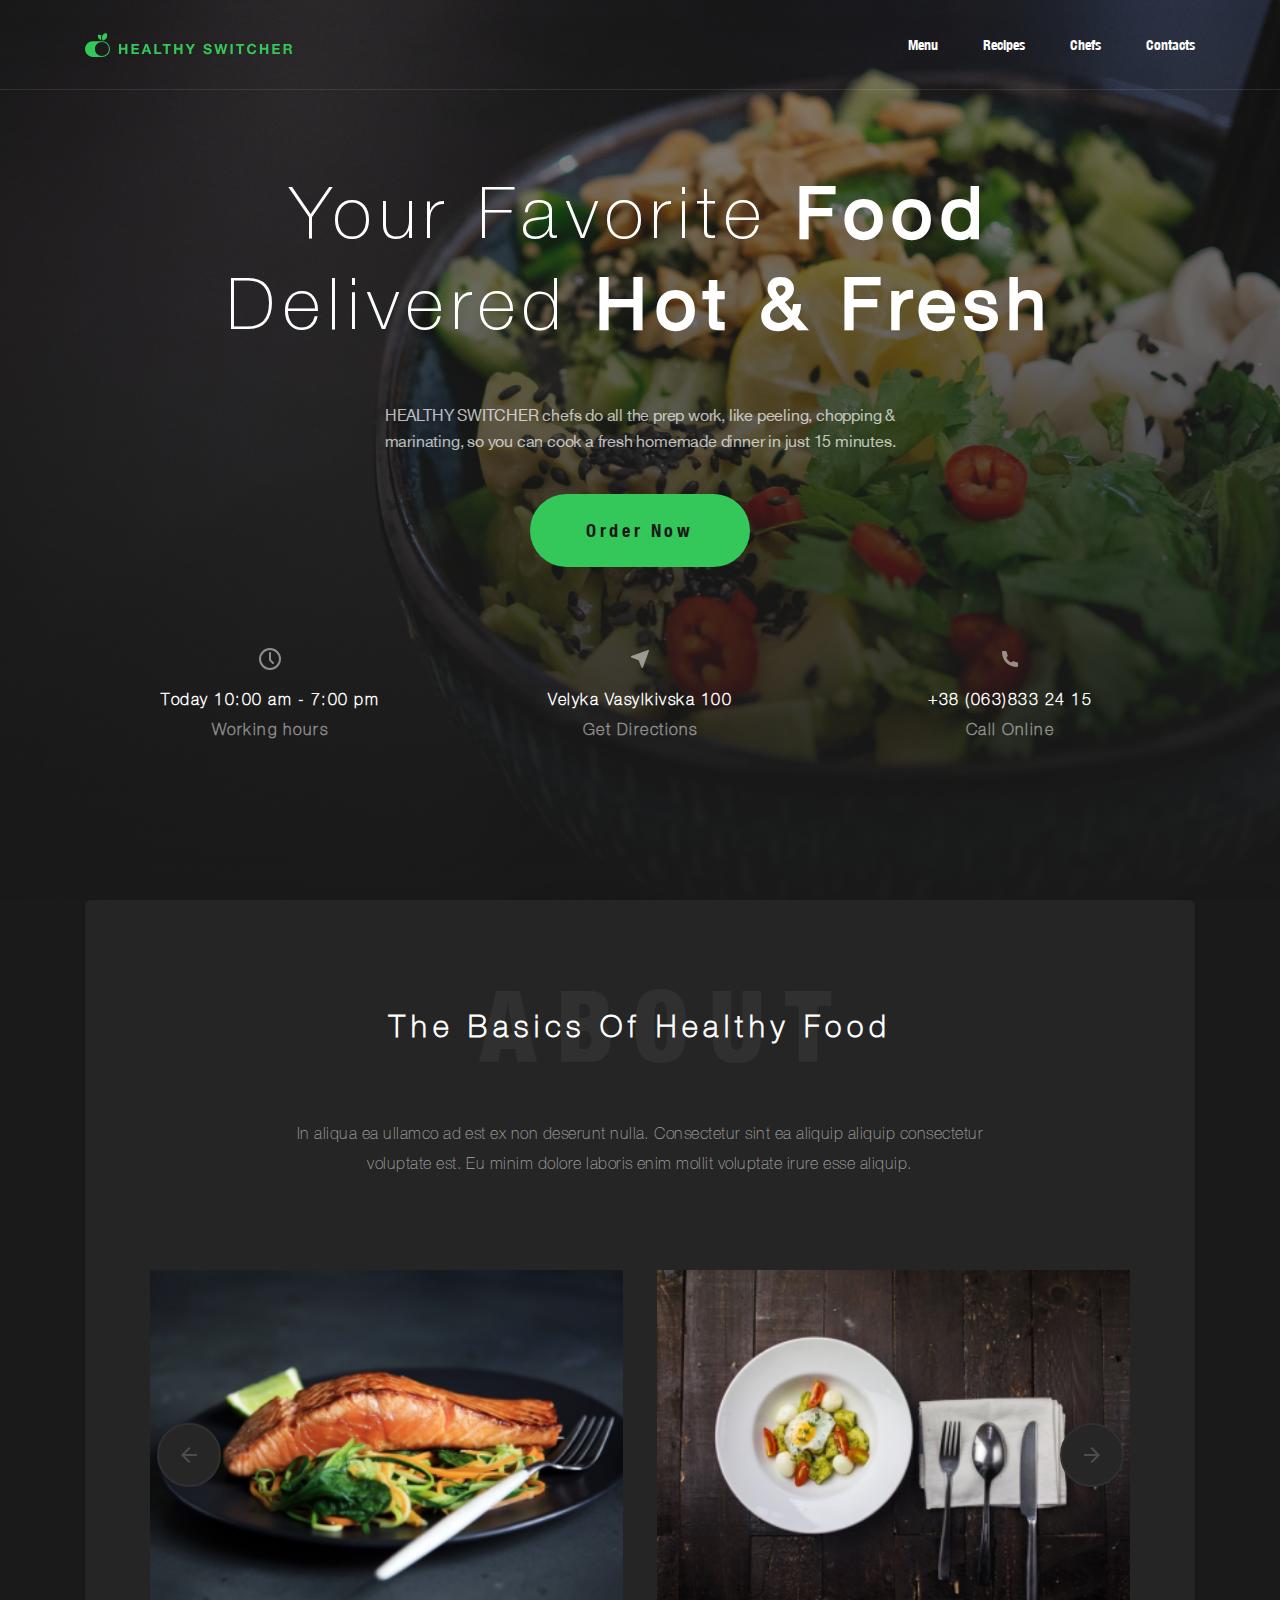
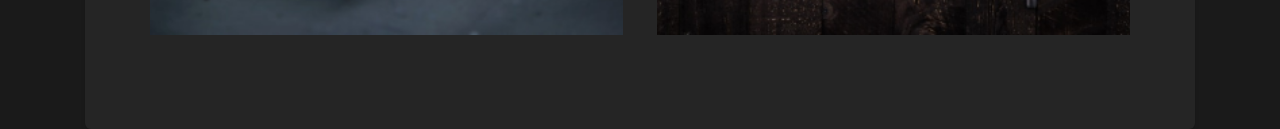
==== index.html @ 9914faaf "added slider" ====
<!DOCTYPE html>
<html lang="en">
<head>
    <meta charset="UTF-8">
    <meta http-equiv="X-UA-Compatible" content="IE=edge">
    <meta name="viewport" content="width=device-width, initial-scale=1.0">
    <title>Healthy Switcher</title>
    <link rel="stylesheet" href="https://cdn.jsdelivr.net/npm/swiper@8/swiper-bundle.min.css"/>
    <link rel="stylesheet" href="src/styles/css/style.css">
    
</head>
<body>
    <!-- MAIN -->
    <main class="main">
    <!-- HEADER -->
        <header class="main__header header cont">
            <img class="header__logo" src="public/img/logo/Logo.svg ">
            <nav class="header__nav">
                <div class="header__burger">
                    <div class="header__burger-line"></div>
                </div>
                <ul class="header__nav-cont">
                    <li class="header__nav-item"><a class="header__nav-link" href="#">Menu</a></li>
                    <li class="header__nav-item"><a class="header__nav-link" href="#">Recipes</a></li>
                    <li class="header__nav-item"><a class="header__nav-link" href="#">Chefs</a></li>
                    <li class="header__nav-item"><a class="header__nav-link" href="#">Contacts</a></li>
                </ul>
            </nav>
        </header>
    <!-- /HEADER -->
        <div class="main__content">
            <h1 class="main__title"><span class="main__title_light">Your Favorite</span> Food <br>
                <span class="main__title_light">Delivered</span> Hot & Fresh
            </h1>
            <p class="main__description">HEALTHY SWITCHER chefs do all the prep work, like peeling, chopping & marinating, so you can cook a fresh homemade dinner in just 15 minutes.</p>
            <a class="main__btn" href="#">Order Now</a>
        </div>
        <div class="main__info cont">
            <div class="main__time main__info-block">
                <svg class="main__time-icon main__info-icon" width="24" height="24">
                    <use href="./public/img/icons.svg#clock"/>
                </svg>
                <h3 class="main__info-title">Today 10:00 am - 7:00 pm</h3>
                <h4 class="main__info-descr">Working hours</h4>
            </div>
            <div class="main__location main__info-block">
                <svg class="main__location-icon main__info-icon" width="24" height="24">
                    <use href="./public/img/icons.svg#location"/>
                </svg>
                <h3 class="main__info-title">Velyka Vasylkivska 100</h3>
                <h4 class="main__info-descr">Get Directions</h4>
            </div>
            <div class="main__phone main__info-block">
                <svg class="main__phone-icon main__info-icon" width="24" height="24">
                    <use href="./public/img/icons.svg#phone"/>
                </svg>
                <h3 class="main__info-title">+38 (063)833 24 15</h3>
                <h4 class="main__info-descr">Call Online</h4>
            </div>
        </div>
    </main>
    <!-- /MAIN -->
    <!-- ABOUT -->
    <section class="about cont">
        <h2 class="about__title">The Basics Of Healthy Food</h2>
        <p class="about__descr">In aliqua ea ullamco ad est ex non deserunt nulla. Consectetur sint ea aliquip aliquip consectetur voluptate est. Eu minim dolore laboris enim mollit voluptate irure esse aliquip.</p>
        <div class="swiper">
            <!-- Additional required wrapper -->
            <div class="swiper-wrapper">
              <!-- Slides -->
              <div class="swiper-slide">
                <img src="./public/img/about-slider/slider-food1.png" alt="food">
              </div>
              <div class="swiper-slide">
                <img src="./public/img/about-slider/slider-food2.png" alt="food">
              </div>
              <div class="swiper-slide">
                <img src="./public/img/about-slider/slider-food3.png" alt="food">
              </div>
              <div class="swiper-slide">
                <img src="./public/img/about-slider/slider-food4.png" alt="food">
              </div>
              <div class="swiper-slide">
                <img src="./public/img/about-slider/slider-food5.png" alt="food">
              </div>
              <div class="swiper-slide">
                <img src="./public/img/about-slider/slider-food6.png" alt="food">
              </div>
              <div class="swiper-slide">
                <img src="./public/img/about-slider/slider-food7.png" alt="food">
              </div>
            </div>
          
            <!-- If we need navigation buttons -->
            <div class="swiper-button-prev"></div>
            <div class="swiper-button-next"></div>
          </div>
    </section>
    <!-- /ABOUT -->

    <script src="https://cdn.jsdelivr.net/npm/swiper@8/swiper-bundle.min.js"></script>
    <script src="src/js/swiper.js"></script>
</body>
</html>
---- src/styles/css/style.css ----
@font-face {
  font-family: "HelveticaNC-Black";
  src: url("../../../public/fonts/Helvetica Neue Condensed Black.ttf") format("truetype");
}
@font-face {
  font-family: "HelveticaNC-Bold";
  src: url("../../../public/fonts/Helvetica Neue Condensed Bold.ttf") format("truetype");
}
@font-face {
  font-family: "HelveticaNC-Thin";
  src: url("../../../public/fonts/Helvetica Neuelt Thin.ttf") format("truetype");
}
@font-face {
  font-family: "HelveticaN-Roman";
  src: url("../../../public/fonts/Helvetica Neuelt Roman.ttf") format("truetype");
}
* {
  margin: 0;
  padding: 0;
  box-sizing: border-box;
  font-family: "HelveticaN-Roman";
}

body {
  background-color: #1A1A1A;
  overflow-x: hidden;
}

.cont {
  max-width: 1110px;
  margin: 0 auto;
}

a {
  text-decoration: none;
  color: #1A1A1A;
}

.main {
  background-image: url("../../../public/img/first-screen-bg.png");
  background-repeat: no-repeat;
  background-size: cover;
  height: 100vh;
}
.main__header {
  display: flex;
  justify-content: space-between;
  align-items: center;
  flex-direction: row;
}
.main .header {
  position: relative;
}
.main .header::after {
  content: "";
  height: 1px;
  background-color: #fff;
  width: 100%;
  position: absolute;
  bottom: 0;
  left: 0;
  opacity: 0.1;
  transform: scaleX(3);
  -webkit-transform: scaleX(3);
  -moz-transform: scaleX(3);
  -ms-transform: scaleX(3);
  -o-transform: scaleX(3);
}
.main .header__nav {
  display: flex;
  justify-content: space-between;
  align-items: center;
  flex-direction: row;
  height: 90px;
}
.main .header__nav-cont {
  display: flex;
  justify-content: space-between;
  align-items: center;
  flex-direction: row;
  list-style-type: none;
  height: 100%;
}
@media (max-width: 660px) {
  .main .header__nav-cont {
    display: none;
  }
}
.main .header__nav-item {
  display: flex;
  justify-content: space-between;
  align-items: center;
  flex-direction: row;
  height: 100%;
}
.main .header__nav-item:not(:last-child) .header__nav-link {
  margin-right: 45px;
}
.main .header__nav-link {
  display: flex;
  justify-content: space-between;
  align-items: center;
  flex-direction: row;
  color: #fff;
  font-size: 14px;
  height: 100%;
  font-family: "HelveticaNC-Bold";
  transition: all 0.2s ease;
  -webkit-transition: all 0.2s ease;
  -moz-transition: all 0.2s ease;
  -ms-transition: all 0.2s ease;
  -o-transition: all 0.2s ease;
}
.main .header__nav-link:hover {
  color: #34C759;
}
.main .header__burger {
  cursor: pointer;
  display: none;
  position: relative;
  height: 25px;
  width: 35px;
}
.main .header__burger::after, .main .header__burger::before {
  content: "";
  position: absolute;
  width: 100%;
  height: 1.5px;
  background-color: #fff;
}
.main .header__burger::after {
  top: 0;
}
.main .header__burger::before {
  bottom: 0;
}
@media (max-width: 660px) {
  .main .header__burger {
    display: flex;
    justify-content: center;
    align-items: center;
    flex-direction: row;
  }
}
.main .header__burger-line {
  width: 100%;
  height: 1.5px;
  background-color: #fff;
}
@media (max-width: 1150px) {
  .main .header {
    padding: 0 15px;
  }
}
.main__content {
  display: flex;
  justify-content: center;
  align-items: center;
  flex-direction: column;
  margin: 80px 0;
}
.main__title {
  color: #fff;
  font-size: 72px;
  letter-spacing: 0.1em;
  text-align: center;
  line-height: 84px;
  margin-bottom: 50px;
}
.main__title_light {
  font-family: "HelveticaNC-Thin";
  font-weight: 300;
}
.main__description {
  color: #fff;
  font-size: 16px;
  font-family: "HelveticaN-Roman";
  max-width: 580px;
  opacity: 0.7;
  font-weight: 400;
  font-size: 16px;
  line-height: 26px;
  text-align: center;
  letter-spacing: -0.2px;
  margin-bottom: 40px;
}
.main__btn {
  color: #1A1A1A;
  font-size: 18px;
  font-family: "HelveticaNC-Bold";
  padding: 25px 56px;
  background-color: #34C759;
  border-radius: 43px;
  -webkit-border-radius: 43px;
  -moz-border-radius: 43px;
  -ms-border-radius: 43px;
  -o-border-radius: 43px;
  text-align: center;
  letter-spacing: 0.2em;
  transition: backgroundColor 0.2s ease;
  -webkit-transition: backgroundColor 0.2s ease;
  -moz-transition: backgroundColor 0.2s ease;
  -ms-transition: backgroundColor 0.2s ease;
  -o-transition: backgroundColor 0.2s ease;
}
.main__btn:hover {
  background-color: #2EAB4E;
}
.main__btn:active {
  outline: 3px solid rgba(46, 171, 77, 0.6235294118);
}
.main__btn:focus {
  outline: 3px solid rgba(46, 171, 77, 0.6235294118);
}
.main__info {
  display: grid;
  grid-template-columns: repeat(3, 1fr);
  margin-bottom: 123px;
}
.main__info-block {
  display: flex;
  justify-content: center;
  align-items: center;
  flex-direction: column;
  padding: 0 15px;
}
.main__info-icon {
  margin-bottom: 15px;
}
.main__info-title, .main__info-descr {
  font-family: "HelveticaNC-Thin";
  letter-spacing: 1.5px;
}
.main__info-title {
  color: #fff;
  font-size: 16px;
  line-height: 30px;
}
.main__info-descr {
  color: rgba(255, 255, 255, 0.5);
  font-size: 16px;
  line-height: 30px;
}

.about {
  padding: 100px 65px 90px;
  background-color: #252525;
  box-shadow: 0px 2px 5px rgba(0, 0, 0, 0.1);
  border-radius: 6px;
  display: flex;
  justify-content: center;
  align-items: center;
  flex-direction: column;
}
.about__title {
  color: #fff;
  font-size: 30px;
  text-align: center;
  margin-bottom: 60px;
  line-height: 60px;
  letter-spacing: 0.2em;
  font-family: "HelveticaNC-Thin";
  position: relative;
  z-index: 1;
}
.about__title::before {
  content: "ABOUT";
  color: #303030;
  font-size: 100px;
  font-weight: 900;
  line-height: 150px;
  letter-spacing: 0.2em;
  font-family: "HelveticaNC-Black";
  position: absolute;
  top: -50px;
  left: calc(50% - 160px);
  z-index: -1;
}
.about__descr {
  max-width: 734px;
  color: rgb(166, 166, 166);
  font-size: 16px;
  font-family: "HelveticaNC-Thin";
  letter-spacing: 0.03em;
  text-align: center;
  line-height: 30px;
}

.swiper {
  width: 100%;
  margin-top: 90px;
}

.swiper-slide img {
  max-width: 100%;
  width: 100%;
}

.swiper-slide {
  text-align: center;
}

.swiper-button-next {
  right: 25px;
}

.swiper-button-prev {
  left: 25px;
}

.swiper-button-next:after, .swiper-button-prev:after {
  content: none;
}

.swiper-button-next:after, .swiper-button-prev:after {
  content: "";
  position: absolute;
  width: 16px;
  height: 16px;
  background-image: url(../../../public/icons/arrow.svg);
  background-color: #262626;
  border-radius: 60px;
  -webkit-border-radius: 60px;
  -moz-border-radius: 60px;
  -ms-border-radius: 60px;
  -o-border-radius: 60px;
  border: 2px solid #303030;
  width: 60px;
  height: 60px;
  background-repeat: no-repeat;
  background-position: center;
}
@media (max-width: 524px) {
  .swiper-button-next:after, .swiper-button-prev:after {
    display: none;
  }
}

.swiper-button-prev:after {
  transform: rotate(180deg);
  -webkit-transform: rotate(180deg);
  -moz-transform: rotate(180deg);
  -ms-transform: rotate(180deg);
  -o-transform: rotate(180deg);
}
.swiper-button-prev:after:hover {
  background-color: #7a7a7a;
}/*# sourceMappingURL=style.css.map */
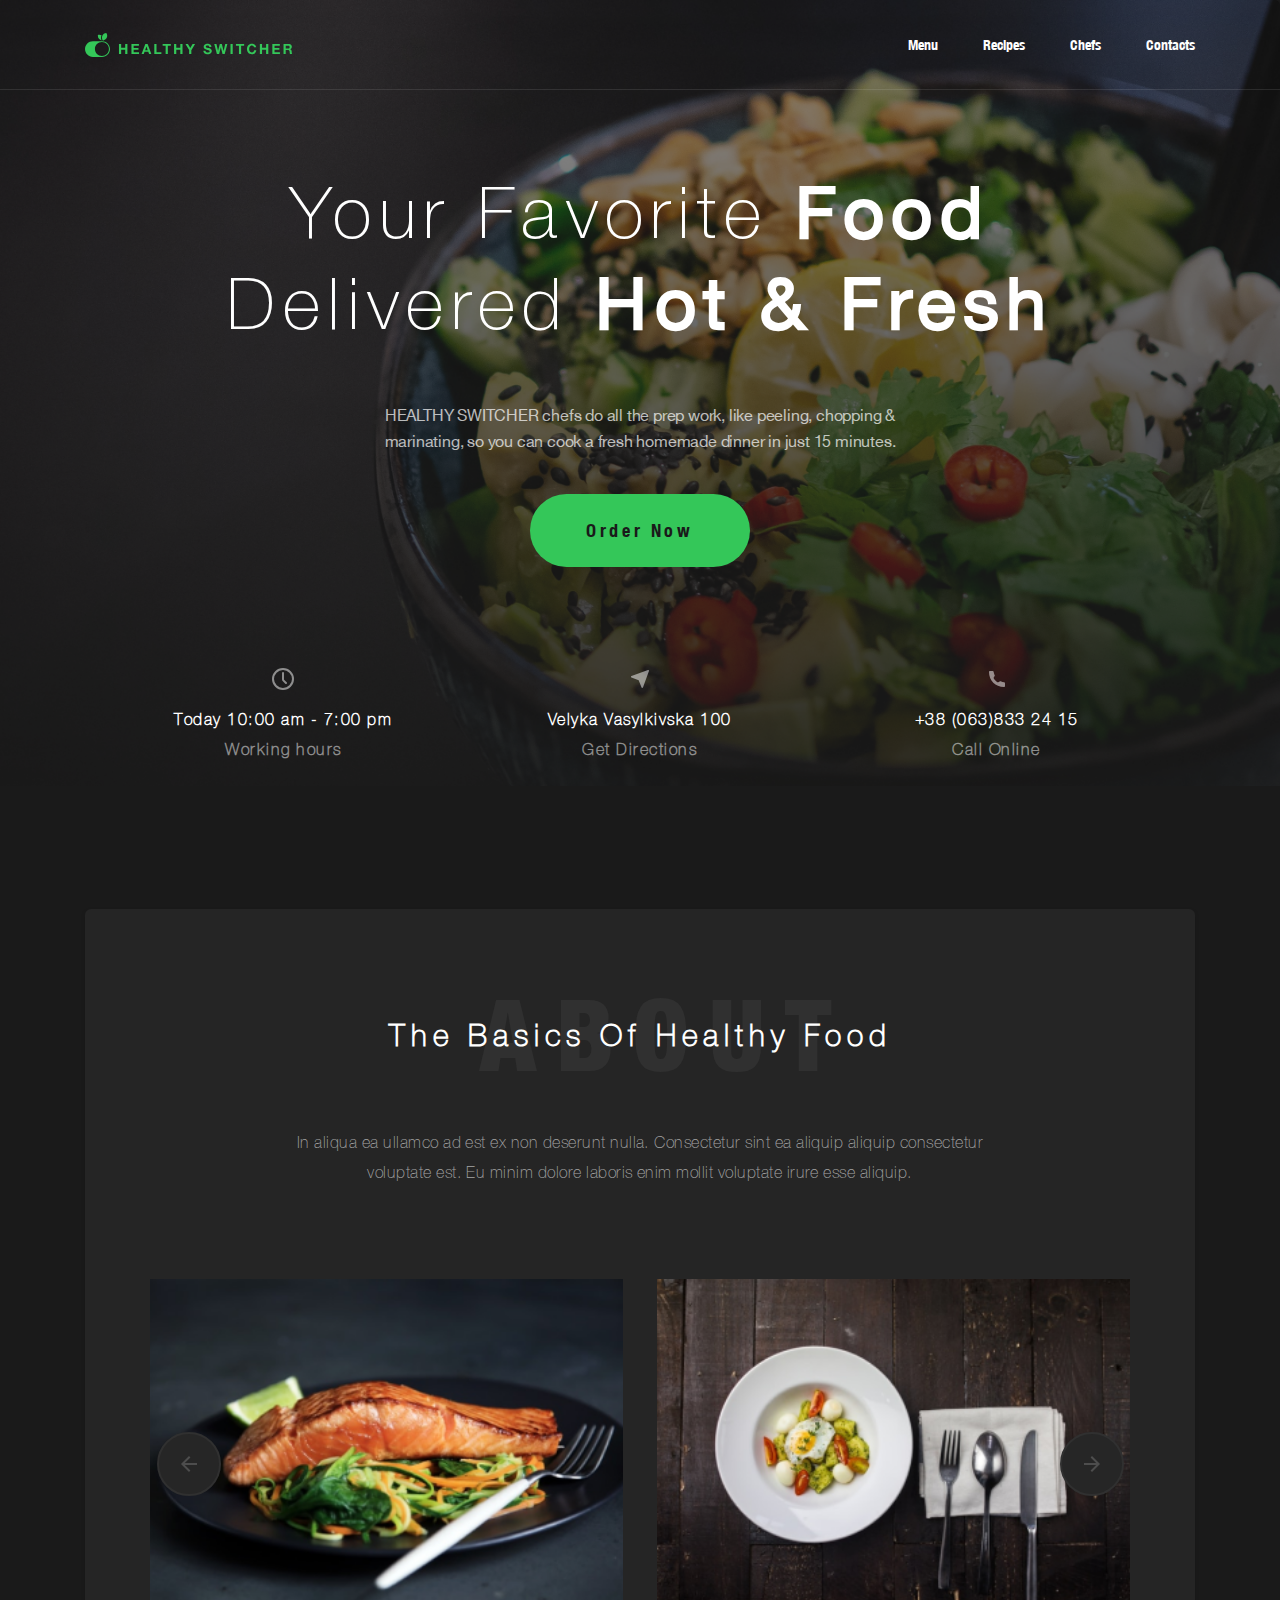
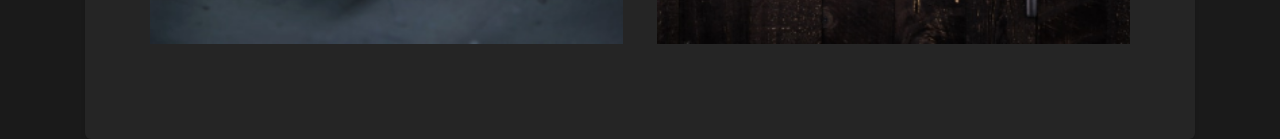
==== commit 162355a0: "repair media query in blocks" ====
--- a/index.html
+++ b/index.html
@@ -89,7 +89,9 @@
               <div class="swiper-slide">
                 <img src="./public/img/about-slider/slider-food7.png" alt="food">
               </div>
+              
             </div>
+            <div class="swiper-pagination"></div>
           
             <!-- If we need navigation buttons -->
             <div class="swiper-button-prev"></div>
--- a/src/styles/css/style.css
+++ b/src/styles/css/style.css
@@ -40,13 +40,17 @@
   background-image: url("../../../public/img/first-screen-bg.png");
   background-repeat: no-repeat;
   background-size: cover;
-  height: 100vh;
 }
 .main__header {
   display: flex;
   justify-content: space-between;
   align-items: center;
   flex-direction: row;
+}
+@media (max-width: 600px) {
+  .main {
+    background-position: center;
+  }
 }
 .main .header {
   position: relative;
@@ -159,6 +163,13 @@
   flex-direction: column;
   margin: 80px 0;
 }
+@media (max-width: 724px) {
+  .main__content {
+    padding: 20px;
+    align-items: flex-start;
+    margin: 50px 0;
+  }
+}
 .main__title {
   color: #fff;
   font-size: 72px;
@@ -170,6 +181,13 @@
 .main__title_light {
   font-family: "HelveticaNC-Thin";
   font-weight: 300;
+}
+@media (max-width: 724px) {
+  .main__title {
+    text-align: left;
+    font-size: 48px;
+    line-height: 54px;
+  }
 }
 .main__description {
   color: #fff;
@@ -183,6 +201,11 @@
   text-align: center;
   letter-spacing: -0.2px;
   margin-bottom: 40px;
+}
+@media (max-width: 724px) {
+  .main__description {
+    text-align: left;
+  }
 }
 .main__btn {
   color: #1A1A1A;
@@ -216,6 +239,27 @@
   display: grid;
   grid-template-columns: repeat(3, 1fr);
   margin-bottom: 123px;
+  padding: 20px;
+}
+@media (max-width: 800px) {
+  .main__info {
+    grid-template-columns: repeat(2, 1fr);
+  }
+}
+@media (max-width: 556px) {
+  .main__info {
+    grid-template-columns: 1fr;
+  }
+}
+@media (max-width: 800px) {
+  .main__phone {
+    grid-column: 1/3;
+  }
+}
+@media (max-width: 556px) {
+  .main__phone {
+    grid-column: auto;
+  }
 }
 .main__info-block {
   display: flex;
@@ -223,6 +267,16 @@
   align-items: center;
   flex-direction: column;
   padding: 0 15px;
+}
+@media (max-width: 725px) {
+  .main__info-block {
+    align-items: flex-start;
+  }
+}
+@media (max-width: 556px) {
+  .main__info-block {
+    margin-bottom: 20px;
+  }
 }
 .main__info-icon {
   margin-bottom: 15px;
@@ -251,6 +305,11 @@
   justify-content: center;
   align-items: center;
   flex-direction: column;
+}
+@media (max-width: 486px) {
+  .about {
+    padding: 100px 20px 90px;
+  }
 }
 .about__title {
   color: #fff;
@@ -276,6 +335,19 @@
   left: calc(50% - 160px);
   z-index: -1;
 }
+@media (max-width: 486px) {
+  .about__title::before {
+    top: -5px;
+    font-size: 90px;
+    line-height: 45px;
+  }
+}
+@media (max-width: 486px) {
+  .about__title {
+    margin-bottom: 20px;
+    line-height: 45px;
+  }
+}
 .about__descr {
   max-width: 734px;
   color: rgb(166, 166, 166);
@@ -289,6 +361,11 @@
 .swiper {
   width: 100%;
   margin-top: 90px;
+}
+@media (max-width: 486px) {
+  .swiper {
+    margin-top: 40px;
+  }
 }
 
 .swiper-slide img {
@@ -329,11 +406,26 @@
   height: 60px;
   background-repeat: no-repeat;
   background-position: center;
+  transition: all 0.2s ease;
+  -webkit-transition: all 0.2s ease;
+  -moz-transition: all 0.2s ease;
+  -ms-transition: all 0.2s ease;
+  -o-transition: all 0.2s ease;
 }
 @media (max-width: 524px) {
   .swiper-button-next:after, .swiper-button-prev:after {
     display: none;
   }
+}
+
+.swiper-button-next:hover.swiper-button-next:after,
+.swiper-button-prev:hover.swiper-button-prev:after {
+  background-color: #303030;
+}
+
+.swiper-button-next:focus.swiper-button-next:after,
+.swiper-button-prev:focus.swiper-button-prev:after {
+  background-color: #303030;
 }
 
 .swiper-button-prev:after {
@@ -345,4 +437,24 @@
 }
 .swiper-button-prev:after:hover {
   background-color: #7a7a7a;
+}
+
+.swiper-pagination {
+  position: static;
+  margin-top: 10px;
+}
+@media (min-width: 525px) {
+  .swiper-pagination {
+    display: none;
+  }
+}
+
+.swiper-pagination-bullet {
+  width: 15px;
+  height: 15px;
+  opacity: 0.6;
+}
+
+.swiper-pagination-bullet-active {
+  background-color: #34C759;
 }/*# sourceMappingURL=style.css.map */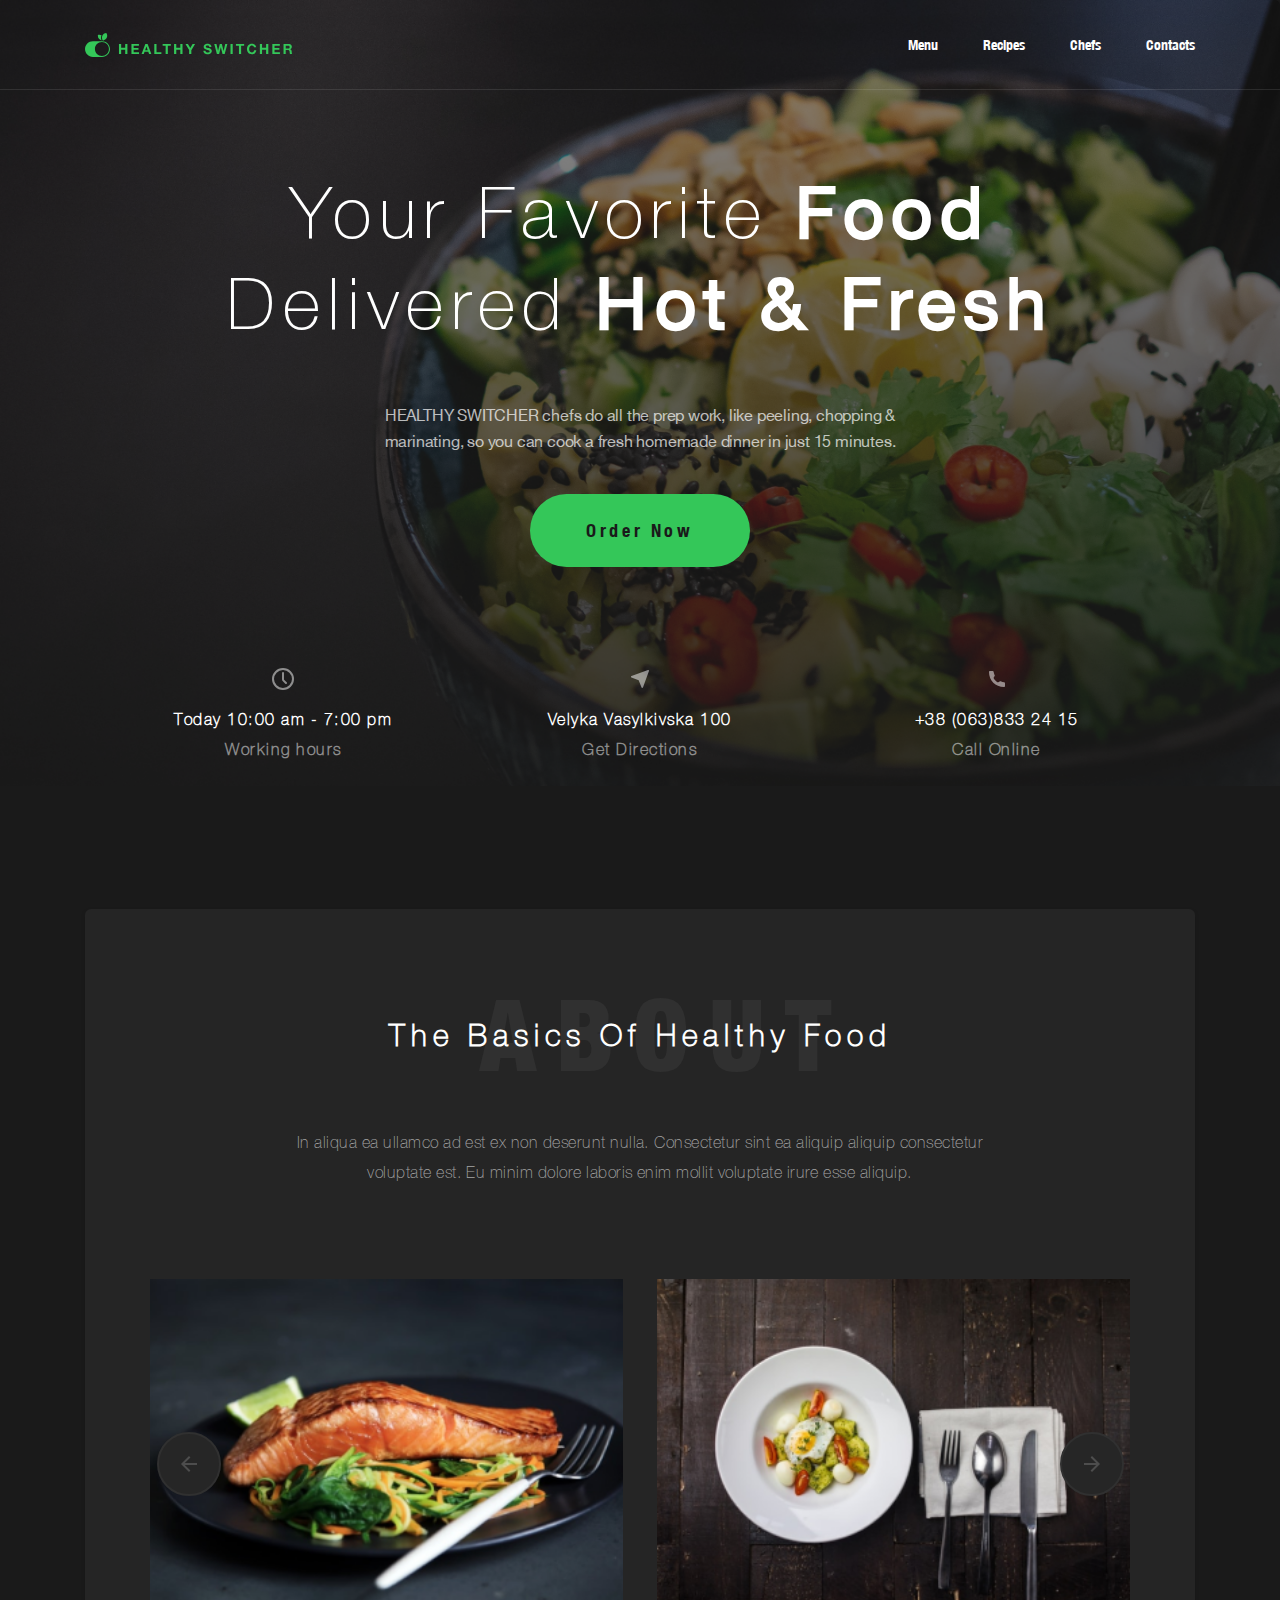
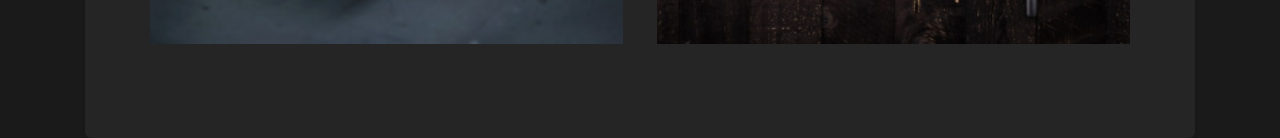
==== commit 0ed5d0df: "set no-resize window in HTML" ====
--- a/index.html
+++ b/index.html
@@ -3,7 +3,7 @@
 <head>
     <meta charset="UTF-8">
     <meta http-equiv="X-UA-Compatible" content="IE=edge">
-    <meta name="viewport" content="width=device-width, initial-scale=1.0">
+    <meta name="viewport" content="width=device-width, initial-scale=1.0, user-scalable=no">
     <title>Healthy Switcher</title>
     <link rel="stylesheet" href="https://cdn.jsdelivr.net/npm/swiper@8/swiper-bundle.min.css"/>
     <link rel="stylesheet" href="src/styles/css/style.css">
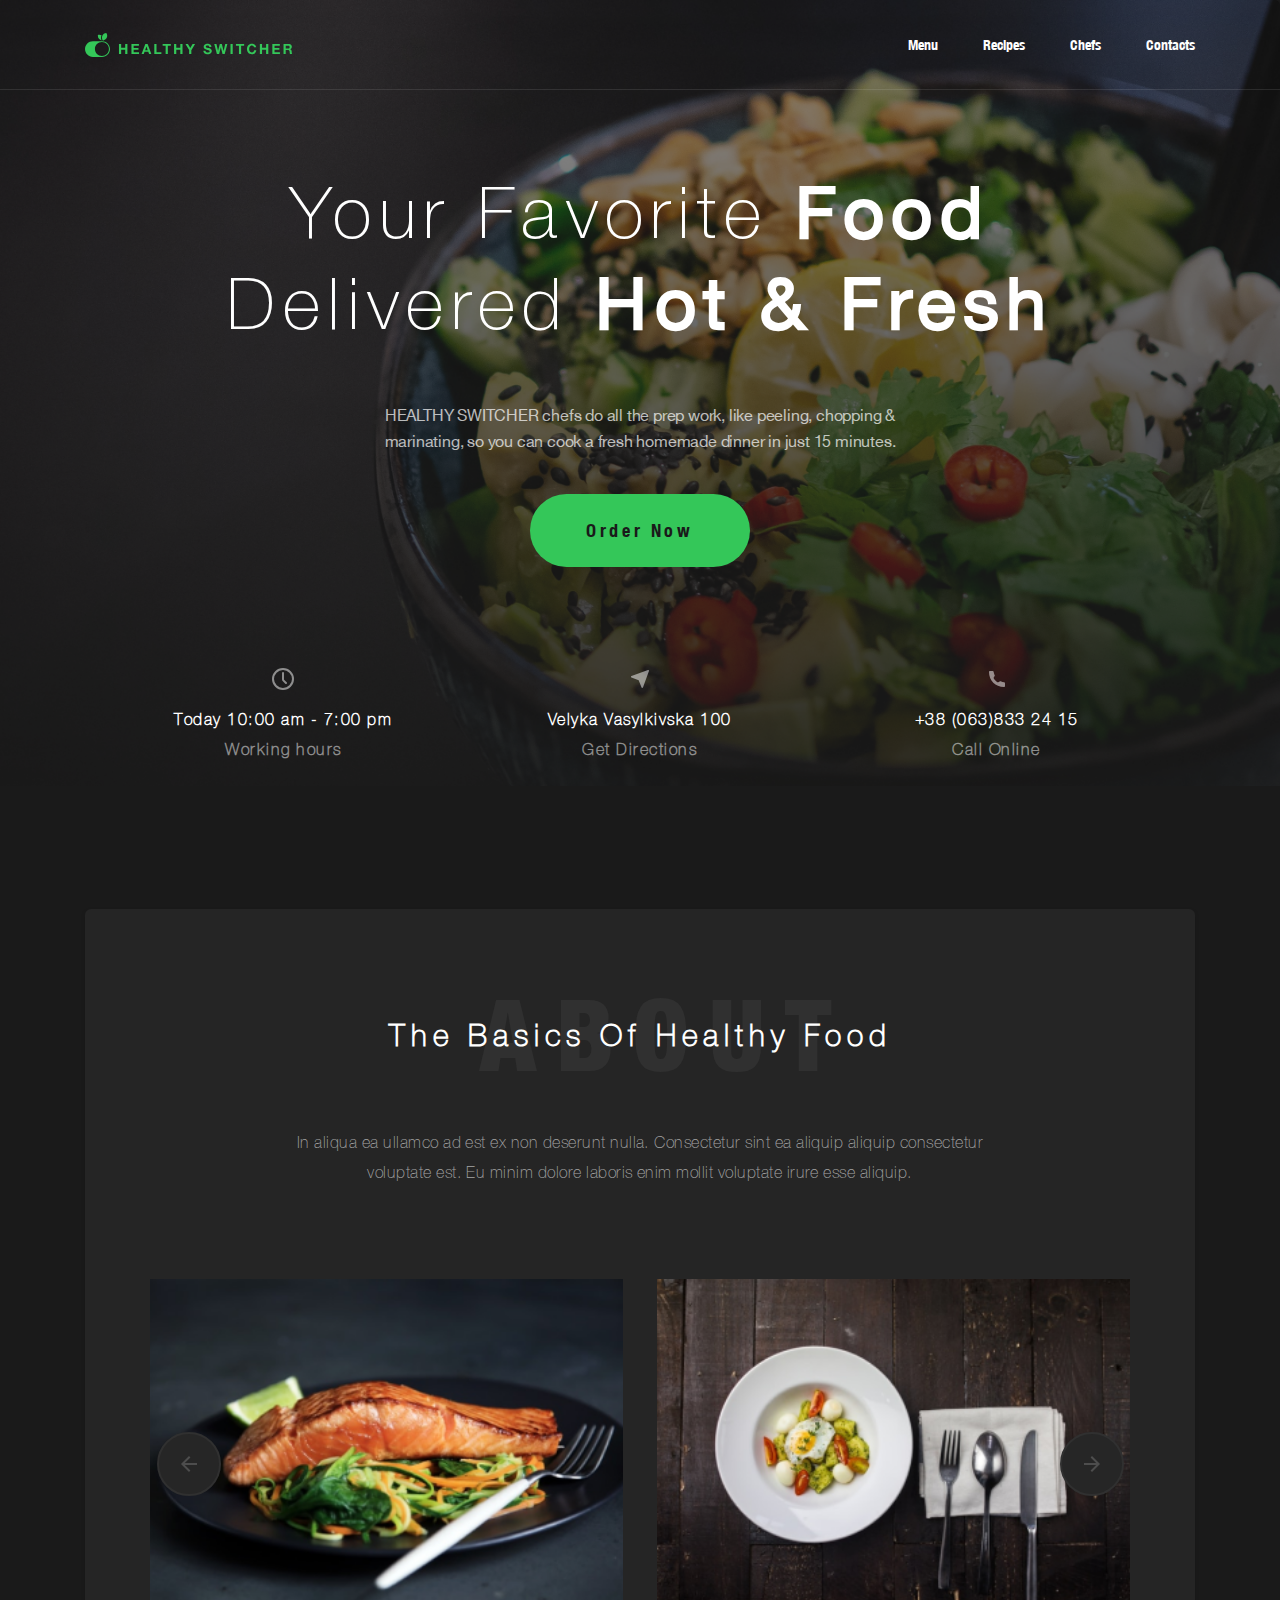
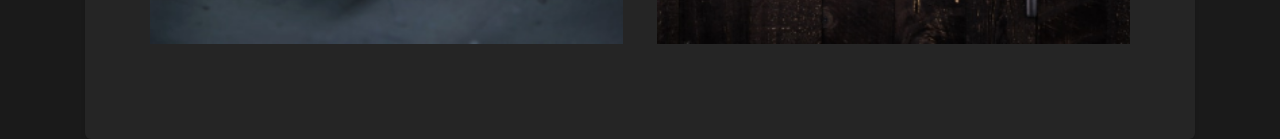
==== commit bcb9e60f: "added favicon" ====
--- a/index.html
+++ b/index.html
@@ -7,7 +7,12 @@
     <title>Healthy Switcher</title>
     <link rel="stylesheet" href="https://cdn.jsdelivr.net/npm/swiper@8/swiper-bundle.min.css"/>
     <link rel="stylesheet" href="src/styles/css/style.css">
-    
+    <!-- FAVICON -->
+    <link type="image/x-icon" rel="shortcut icon" href="/favicon.ico">
+    <link rel="apple-touch-icon" sizes="180x180" href="/apple-touch-icon.png">
+    <link rel="icon" type="image/png" sizes="32x32" href="/favicon-32x32.png">
+    <link rel="icon" type="image/png" sizes="16x16" href="/favicon-16x16.png">
+    <link rel="manifest" href="/site.webmanifest">
 </head>
 <body>
     <!-- MAIN -->
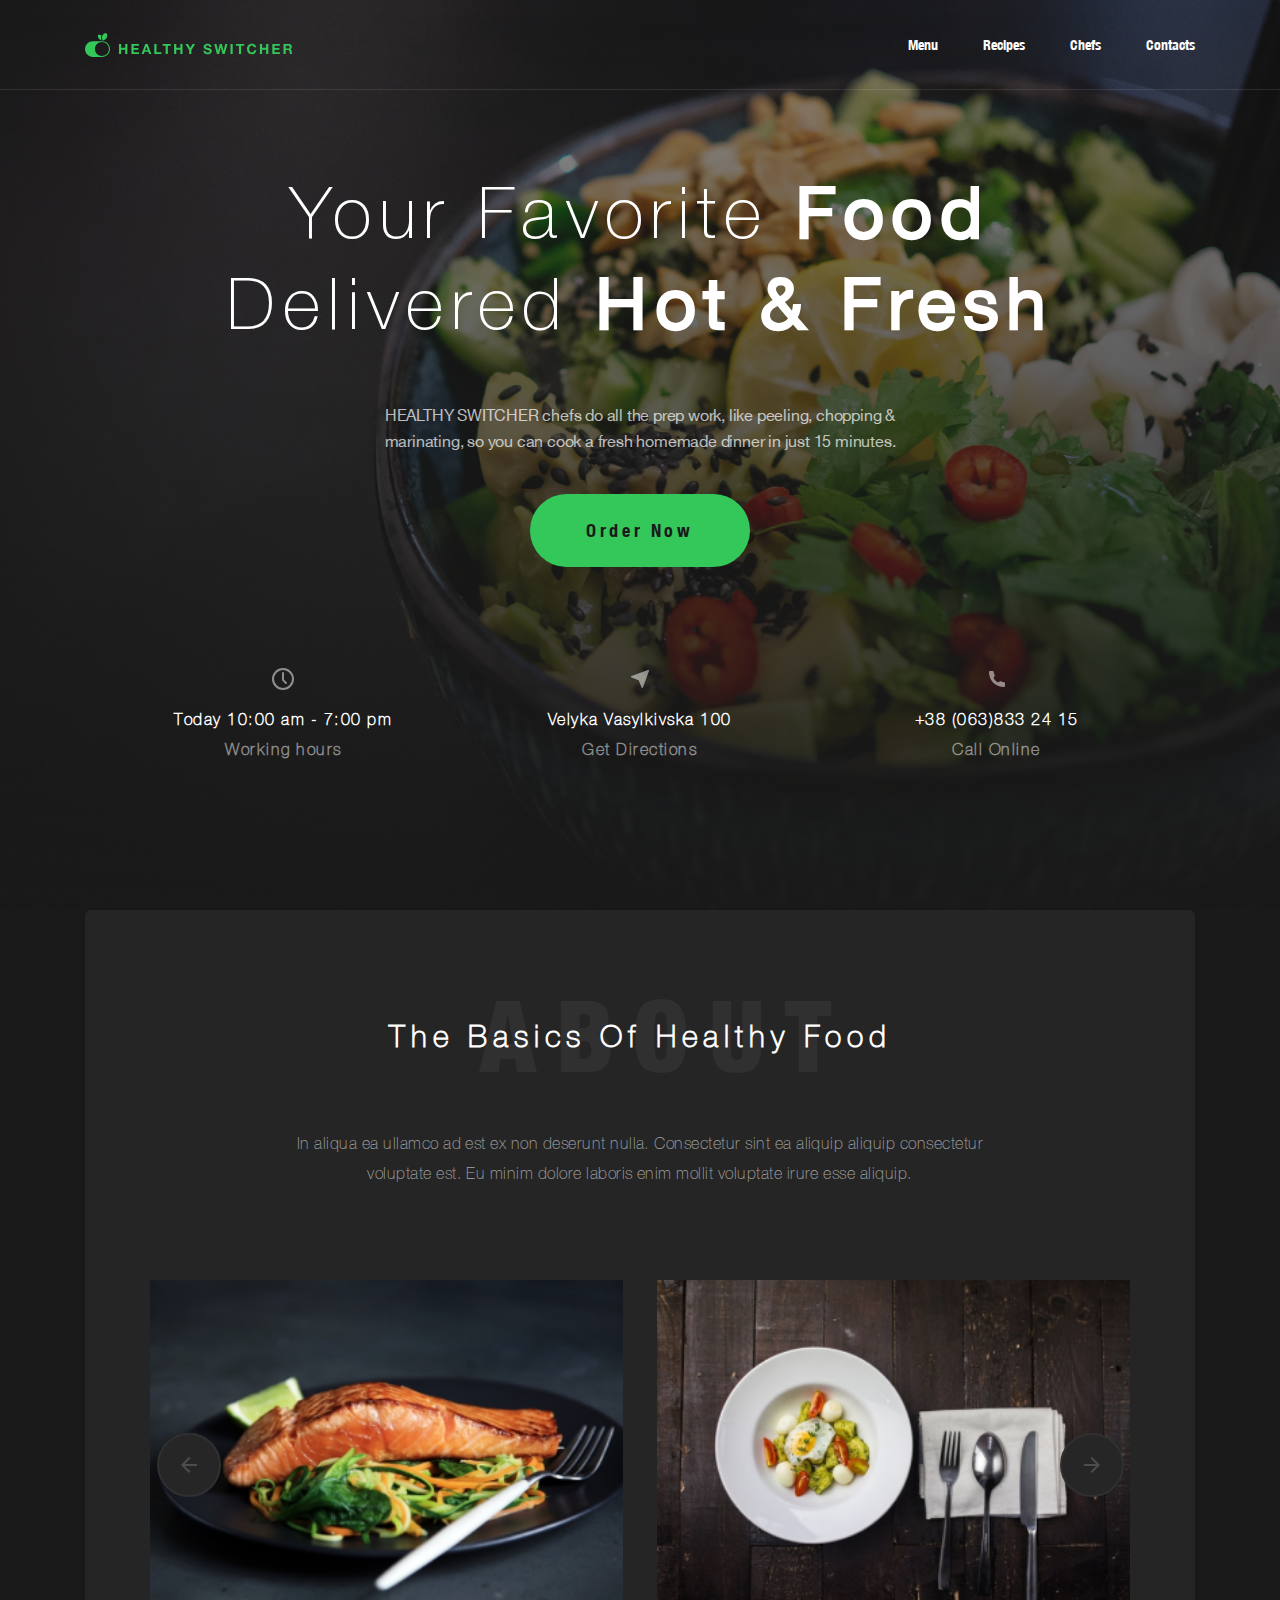
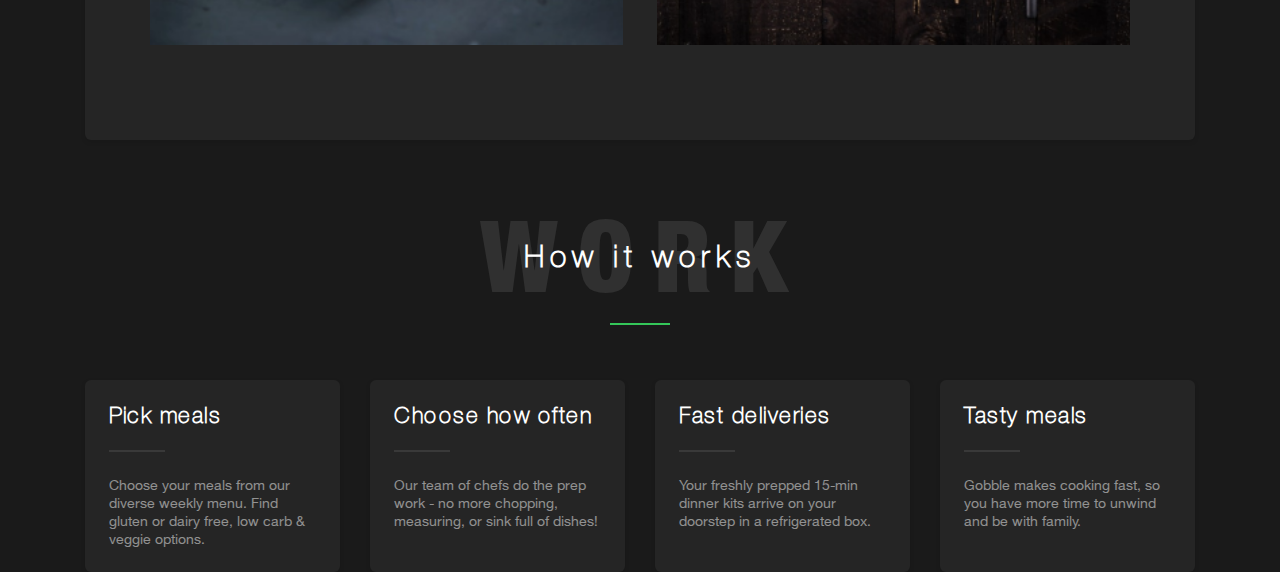
==== commit 0e28908c: "added work block" ====
--- a/index.html
+++ b/index.html
@@ -7,12 +7,7 @@
     <title>Healthy Switcher</title>
     <link rel="stylesheet" href="https://cdn.jsdelivr.net/npm/swiper@8/swiper-bundle.min.css"/>
     <link rel="stylesheet" href="src/styles/css/style.css">
-    <!-- FAVICON -->
-    <link type="image/x-icon" rel="shortcut icon" href="/favicon.ico">
-    <link rel="apple-touch-icon" sizes="180x180" href="/apple-touch-icon.png">
-    <link rel="icon" type="image/png" sizes="32x32" href="/favicon-32x32.png">
-    <link rel="icon" type="image/png" sizes="16x16" href="/favicon-16x16.png">
-    <link rel="manifest" href="/site.webmanifest">
+    <link type="image/x-icon" rel="shortcut icon" href="./favicon.ico">
 </head>
 <body>
     <!-- MAIN -->
@@ -104,6 +99,29 @@
           </div>
     </section>
     <!-- /ABOUT -->
+    <!-- WORK -->
+    <section class="work cont">
+        <h2 class="title work__title">How it works</h2>
+        <div class="work__cards-cont">
+            <div class="work__card">
+                <h3 class="work__card-title">Pick meals</h3>
+                <p class="work__card-descr">Choose your meals from our diverse weekly menu. Find gluten or dairy free, low carb & veggie options.</p>
+            </div>
+            <div class="work__card">
+                <h3 class="work__card-title">Choose how often</h3>
+                <p class="work__card-descr">Our team of chefs do the prep work - no more chopping, measuring, or sink full of dishes!</p>
+            </div>
+            <div class="work__card">
+                <h3 class="work__card-title">Fast deliveries</h3>
+                <p class="work__card-descr">Your freshly prepped 15-min dinner kits arrive on your doorstep in a refrigerated box.</p>
+            </div>
+            <div class="work__card">
+                <h3 class="work__card-title">Tasty meals</h3>
+                <p class="work__card-descr">Gobble makes cooking fast, so you have more time to unwind and be with family.</p>
+            </div>
+        </div>
+    </section>
+    <!-- /WORK -->
 
     <script src="https://cdn.jsdelivr.net/npm/swiper@8/swiper-bundle.min.js"></script>
     <script src="src/js/swiper.js"></script>
--- a/src/styles/css/style.css
+++ b/src/styles/css/style.css
@@ -36,7 +36,55 @@
   color: #1A1A1A;
 }
 
+.title {
+  color: #fff;
+  font-size: 30px;
+  text-align: center;
+  margin: 90px 0;
+  line-height: 60px;
+  letter-spacing: 0.2em;
+  font-family: "HelveticaNC-Thin";
+  position: relative;
+  z-index: 1;
+}
+.title::after {
+  content: "";
+  position: absolute;
+  height: 2px;
+  width: 60px;
+  background-color: #34C759;
+  bottom: -35px;
+  left: calc(50% - 30px);
+}
+.title::before {
+  content: "WORK";
+  color: #303030;
+  font-size: 100px;
+  font-weight: 900;
+  line-height: 150px;
+  letter-spacing: 0.2em;
+  font-family: "HelveticaNC-Black";
+  position: absolute;
+  top: -50px;
+  left: calc(50% - 160px);
+  z-index: -1;
+}
+@media (max-width: 486px) {
+  .title::before {
+    top: -5px;
+    font-size: 90px;
+    line-height: 45px;
+  }
+}
+@media (max-width: 486px) {
+  .title {
+    margin-bottom: 80px;
+    line-height: 45px;
+  }
+}
+
 .main {
+  padding-bottom: 1px;
   background-image: url("../../../public/img/first-screen-bg.png");
   background-repeat: no-repeat;
   background-size: cover;
@@ -50,6 +98,7 @@
 @media (max-width: 600px) {
   .main {
     background-position: center;
+    padding-bottom: 0px;
   }
 }
 .main .header {
@@ -457,4 +506,102 @@
 
 .swiper-pagination-bullet-active {
   background-color: #34C759;
+}
+
+@media (max-width: 600px) {
+  .work {
+    padding: 0 20px;
+  }
+}
+.work__cards-cont {
+  display: grid;
+  grid-template-columns: repeat(auto-fit, 255px);
+  gap: 30px;
+}
+@media (max-width: 1178px) {
+  .work__cards-cont {
+    grid-template-columns: repeat(2, 364px);
+    grid-template-rows: repeat(2, 186px);
+    justify-content: center;
+  }
+}
+@media (max-width: 826px) {
+  .work__cards-cont {
+    grid-template-columns: repeat(2, 255px);
+  }
+}
+@media (max-width: 600px) {
+  .work__cards-cont {
+    grid-template-columns: minmax(150px, 360px);
+    grid-template-rows: auto;
+  }
+}
+.work__card {
+  padding: 24px;
+  height: 100%;
+  background-color: #252525;
+  transition: all 0.2s ease;
+  -webkit-transition: all 0.2s ease;
+  -moz-transition: all 0.2s ease;
+  -ms-transition: all 0.2s ease;
+  -o-transition: all 0.2s ease;
+  box-shadow: 0px 2px 5px rgba(0, 0, 0, 0.1);
+  border-radius: 6px;
+  -webkit-border-radius: 6px;
+  -moz-border-radius: 6px;
+  -ms-border-radius: 6px;
+  -o-border-radius: 6px;
+}
+.work__card:hover {
+  scale: 1.05;
+  rotate: 2deg;
+  background-color: #34C759;
+}
+.work__card:hover .work__card-title {
+  color: #252525;
+}
+.work__card:hover .work__card-descr {
+  color: #252525;
+}
+.work__card:hover .work__card-title::after {
+  background-color: #191919;
+}
+.work__card-title {
+  color: #fff;
+  font-size: 22px;
+  margin-bottom: 46px;
+  position: relative;
+  width: fit-content;
+  font-family: "HelveticaNC-Thin";
+  line-height: 26px;
+  letter-spacing: 1.5px;
+  transition: all 0.2s ease;
+  -webkit-transition: all 0.2s ease;
+  -moz-transition: all 0.2s ease;
+  -ms-transition: all 0.2s ease;
+  -o-transition: all 0.2s ease;
+}
+.work__card-title::after {
+  content: "";
+  background-color: rgba(146, 146, 146, 0.19);
+  width: 56px;
+  height: 2px;
+  position: absolute;
+  bottom: -22px;
+  left: 0;
+  transition: all 0.2s ease;
+  -webkit-transition: all 0.2s ease;
+  -moz-transition: all 0.2s ease;
+  -ms-transition: all 0.2s ease;
+  -o-transition: all 0.2s ease;
+}
+.work__card-descr {
+  color: rgba(255, 255, 255, 0.5);
+  font-size: 14px;
+  line-height: 18px;
+  transition: all 0.2s ease;
+  -webkit-transition: all 0.2s ease;
+  -moz-transition: all 0.2s ease;
+  -ms-transition: all 0.2s ease;
+  -o-transition: all 0.2s ease;
 }/*# sourceMappingURL=style.css.map */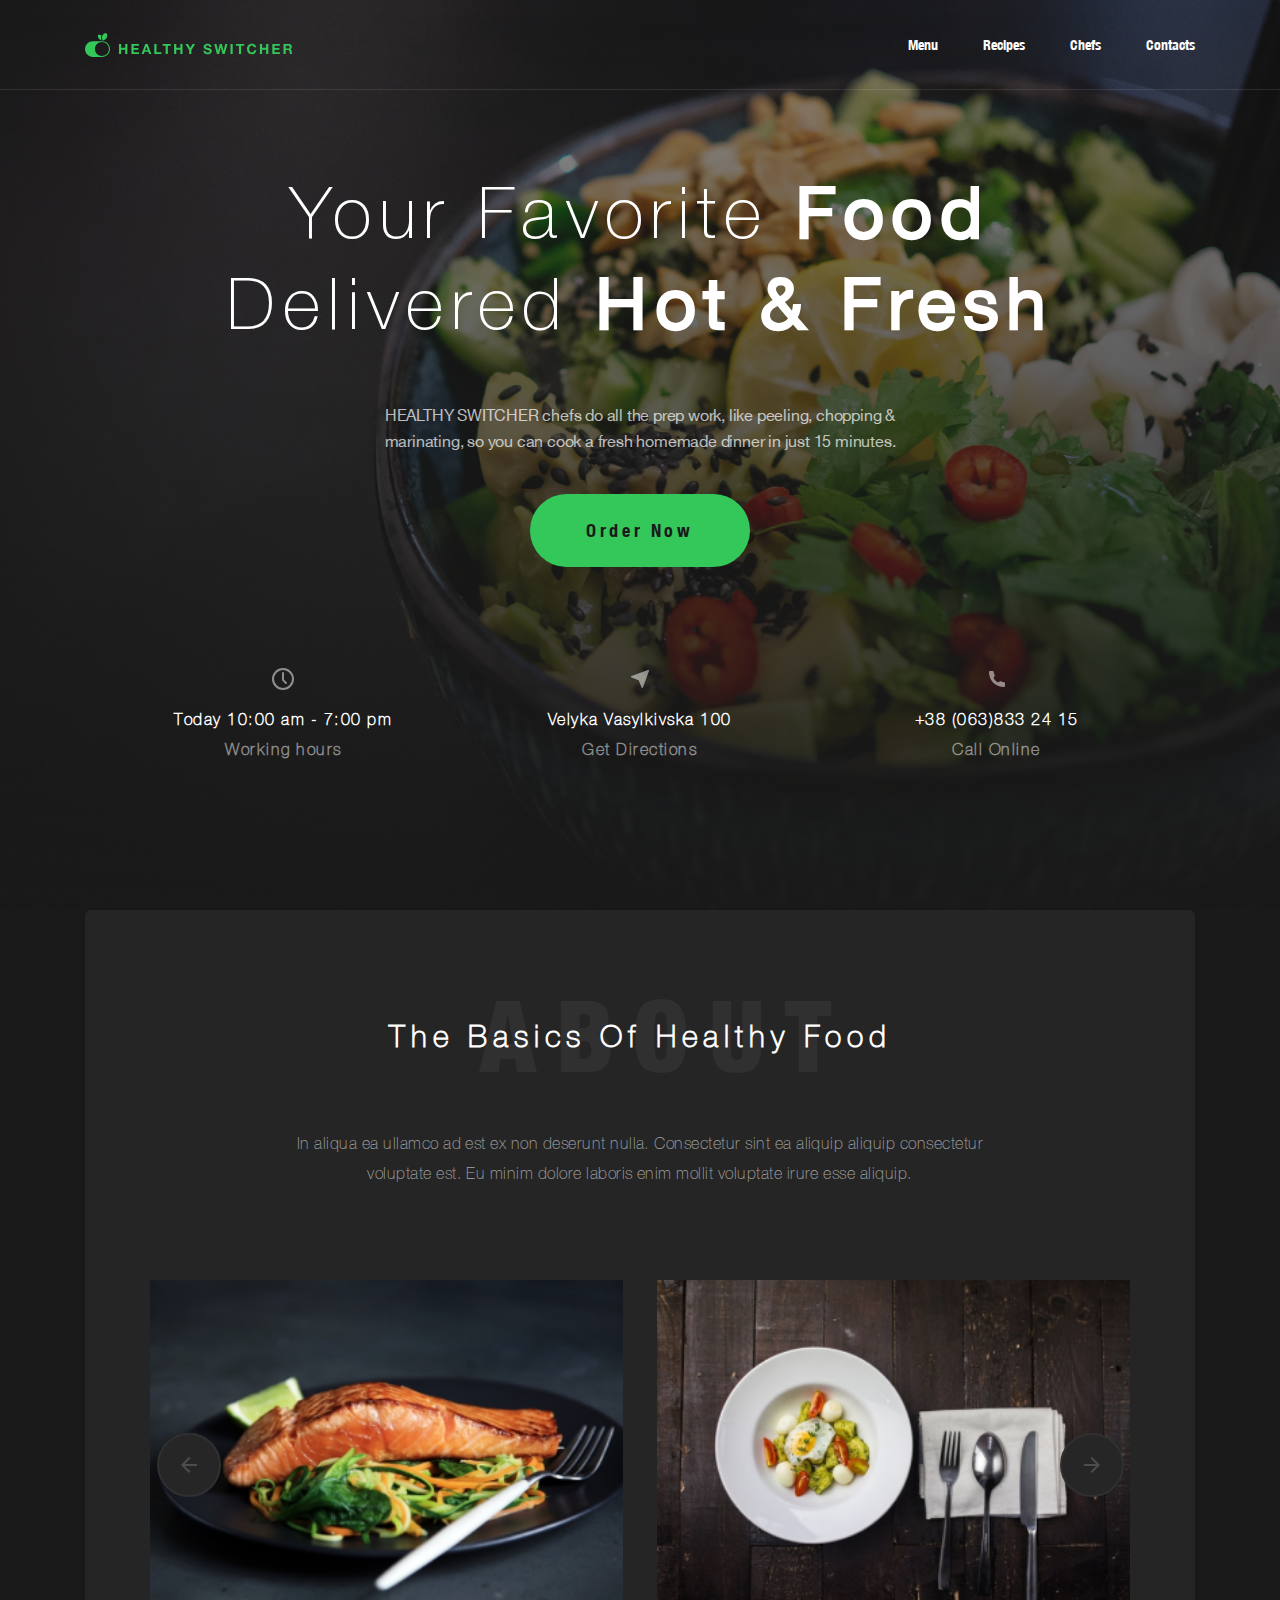
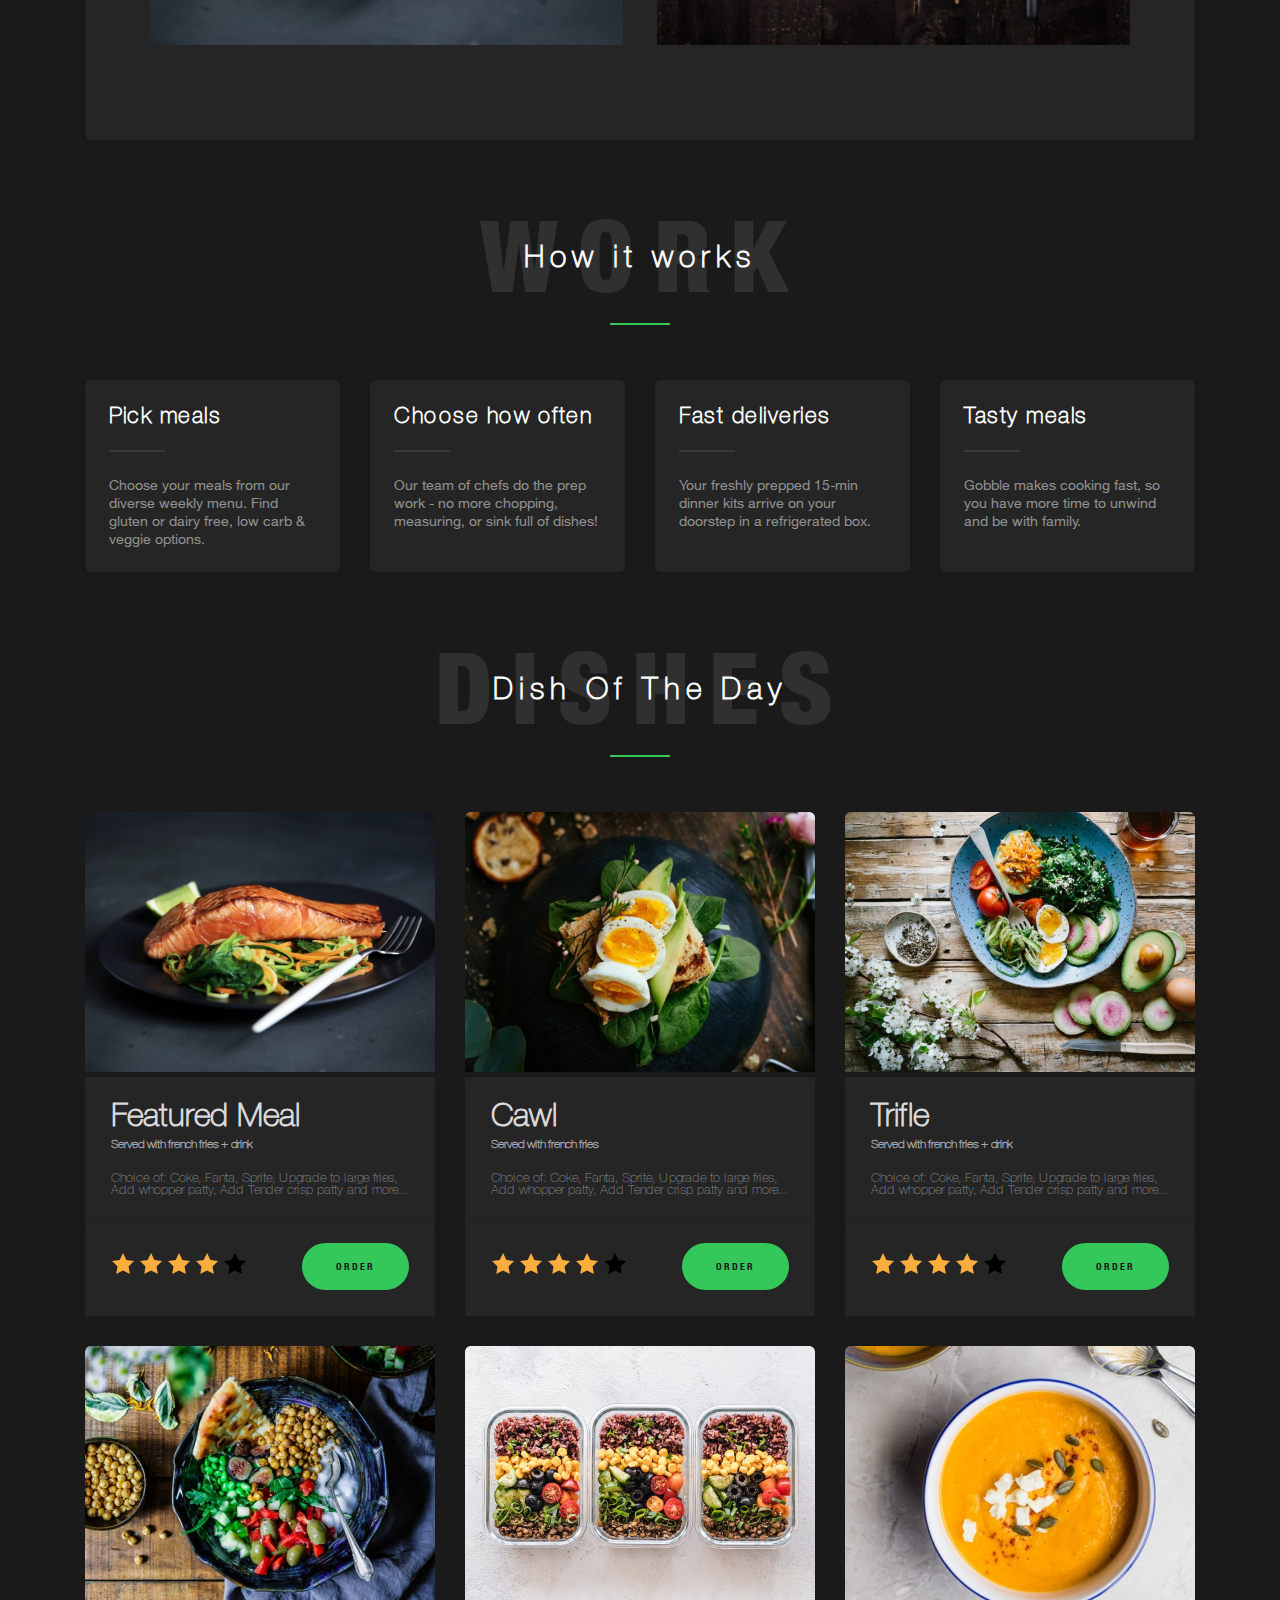
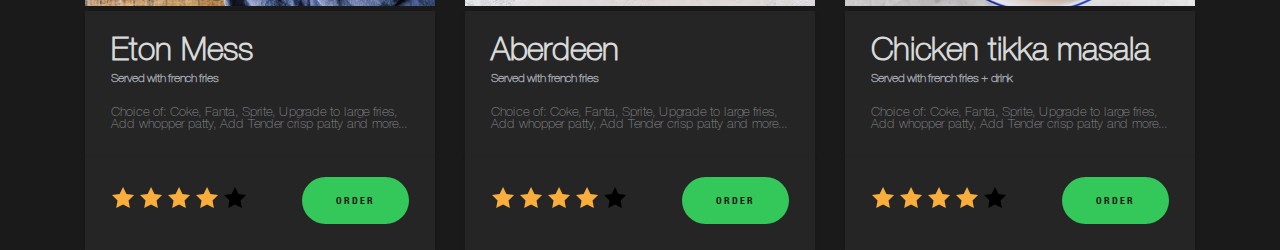
==== commit 2797b84a: "added popular section" ====
--- a/index.html
+++ b/index.html
@@ -122,6 +122,205 @@
         </div>
     </section>
     <!-- /WORK -->
+    <!-- POPULAR -->
+    <section class="popular cont">
+        <h2 class="title popular__title">Dish Of The Day</h2>
+        <div class="popular__catalog">
+            <div class="popular__card">
+                <div class="popular__card-header">
+                    <img class="popular__photo-food" src="./public/img/day-foods/day-food1.png" alt="food1">
+                </div>
+                <div class="popular__card-body">
+                    <h3 class="popular__card-title">Featured Meal</h3>
+                    <h4 class="popular__card-under-title">Served with french fries + drink</h4>
+                    <p class="popular__card-descr">Choice of: Coke, Fanta, Sprite, Upgrade to large fries, Add whopper patty, Add Tender crisp patty and more...</p>
+                </div>
+                <div class="popular__card-footer">
+                    <div class="popular__card-stars-cont">
+                        <symbol class="popular__stars" id="star" viewBox="0 0 24 24">
+                            <svg width="24" height="24" xmlns="http://www.w3.org/2000/svg">
+                                <path d="M12.04 1L8.6275 7.915L1 9.0175L6.52 14.4025L5.215 22L12.04 18.415L18.865 22L17.56 14.4025L23.08 9.025L15.4525 7.915L12.04 1Z" />
+                            </svg>
+                            <svg width="24" height="24" xmlns="http://www.w3.org/2000/svg">
+                                <path d="M12.04 1L8.6275 7.915L1 9.0175L6.52 14.4025L5.215 22L12.04 18.415L18.865 22L17.56 14.4025L23.08 9.025L15.4525 7.915L12.04 1Z" />
+                            </svg>
+                            <svg width="24" height="24" xmlns="http://www.w3.org/2000/svg">
+                                <path d="M12.04 1L8.6275 7.915L1 9.0175L6.52 14.4025L5.215 22L12.04 18.415L18.865 22L17.56 14.4025L23.08 9.025L15.4525 7.915L12.04 1Z" />
+                            </svg>
+                            <svg width="24" height="24" xmlns="http://www.w3.org/2000/svg">
+                                <path d="M12.04 1L8.6275 7.915L1 9.0175L6.52 14.4025L5.215 22L12.04 18.415L18.865 22L17.56 14.4025L23.08 9.025L15.4525 7.915L12.04 1Z" />
+                            </svg>
+                            <svg width="24" height="24" xmlns="http://www.w3.org/2000/svg">
+                                <path d="M12.04 1L8.6275 7.915L1 9.0175L6.52 14.4025L5.215 22L12.04 18.415L18.865 22L17.56 14.4025L23.08 9.025L15.4525 7.915L12.04 1Z" />
+                            </svg>
+                        </symbol>
+                    </div>
+                    <button class="popular__card-btn-order">ORDER</button>
+                </div>
+            </div>
+            <div class="popular__card">
+                <div class="popular__card-header">
+                    <img class="popular__photo-food" src="./public/img/day-foods/day-food2.png" alt="food1">
+                </div>
+                <div class="popular__card-body">
+                    <h3 class="popular__card-title">Cawl</h3>
+                    <h4 class="popular__card-under-title">Served with french fries</h4>
+                    <p class="popular__card-descr">Choice of: Coke, Fanta, Sprite, Upgrade to large fries, Add whopper patty, Add Tender crisp patty and more...</p>
+                </div>
+                <div class="popular__card-footer">
+                    <div class="popular__card-stars-cont">
+                        <symbol class="popular__stars" id="star" viewBox="0 0 24 24">
+                            <svg width="24" height="24" xmlns="http://www.w3.org/2000/svg">
+                                <path d="M12.04 1L8.6275 7.915L1 9.0175L6.52 14.4025L5.215 22L12.04 18.415L18.865 22L17.56 14.4025L23.08 9.025L15.4525 7.915L12.04 1Z" />
+                            </svg>
+                            <svg width="24" height="24" xmlns="http://www.w3.org/2000/svg">
+                                <path d="M12.04 1L8.6275 7.915L1 9.0175L6.52 14.4025L5.215 22L12.04 18.415L18.865 22L17.56 14.4025L23.08 9.025L15.4525 7.915L12.04 1Z" />
+                            </svg>
+                            <svg width="24" height="24" xmlns="http://www.w3.org/2000/svg">
+                                <path d="M12.04 1L8.6275 7.915L1 9.0175L6.52 14.4025L5.215 22L12.04 18.415L18.865 22L17.56 14.4025L23.08 9.025L15.4525 7.915L12.04 1Z" />
+                            </svg>
+                            <svg width="24" height="24" xmlns="http://www.w3.org/2000/svg">
+                                <path d="M12.04 1L8.6275 7.915L1 9.0175L6.52 14.4025L5.215 22L12.04 18.415L18.865 22L17.56 14.4025L23.08 9.025L15.4525 7.915L12.04 1Z" />
+                            </svg>
+                            <svg width="24" height="24" xmlns="http://www.w3.org/2000/svg">
+                                <path d="M12.04 1L8.6275 7.915L1 9.0175L6.52 14.4025L5.215 22L12.04 18.415L18.865 22L17.56 14.4025L23.08 9.025L15.4525 7.915L12.04 1Z" />
+                            </svg>
+                        </symbol>
+                    </div>
+                    <button class="popular__card-btn-order">ORDER</button>
+                </div>
+            </div>
+            <div class="popular__card">
+                <div class="popular__card-header">
+                    <img class="popular__photo-food" src="./public/img/day-foods/day-food3.png" alt="food1">
+                </div>
+                <div class="popular__card-body">
+                    <h3 class="popular__card-title">Trifle</h3>
+                    <h4 class="popular__card-under-title">Served with french fries + drink</h4>
+                    <p class="popular__card-descr">Choice of: Coke, Fanta, Sprite, Upgrade to large fries, Add whopper patty, Add Tender crisp patty and more...</p>
+                </div>
+                <div class="popular__card-footer">
+                    <div class="popular__card-stars-cont">
+                        <symbol class="popular__stars" id="star" viewBox="0 0 24 24">
+                            <svg width="24" height="24" xmlns="http://www.w3.org/2000/svg">
+                                <path d="M12.04 1L8.6275 7.915L1 9.0175L6.52 14.4025L5.215 22L12.04 18.415L18.865 22L17.56 14.4025L23.08 9.025L15.4525 7.915L12.04 1Z" />
+                            </svg>
+                            <svg width="24" height="24" xmlns="http://www.w3.org/2000/svg">
+                                <path d="M12.04 1L8.6275 7.915L1 9.0175L6.52 14.4025L5.215 22L12.04 18.415L18.865 22L17.56 14.4025L23.08 9.025L15.4525 7.915L12.04 1Z" />
+                            </svg>
+                            <svg width="24" height="24" xmlns="http://www.w3.org/2000/svg">
+                                <path d="M12.04 1L8.6275 7.915L1 9.0175L6.52 14.4025L5.215 22L12.04 18.415L18.865 22L17.56 14.4025L23.08 9.025L15.4525 7.915L12.04 1Z" />
+                            </svg>
+                            <svg width="24" height="24" xmlns="http://www.w3.org/2000/svg">
+                                <path d="M12.04 1L8.6275 7.915L1 9.0175L6.52 14.4025L5.215 22L12.04 18.415L18.865 22L17.56 14.4025L23.08 9.025L15.4525 7.915L12.04 1Z" />
+                            </svg>
+                            <svg width="24" height="24" xmlns="http://www.w3.org/2000/svg">
+                                <path d="M12.04 1L8.6275 7.915L1 9.0175L6.52 14.4025L5.215 22L12.04 18.415L18.865 22L17.56 14.4025L23.08 9.025L15.4525 7.915L12.04 1Z" />
+                            </svg>
+                        </symbol>
+                    </div>
+                    <button class="popular__card-btn-order">ORDER</button>
+                </div>
+            </div>
+            <div class="popular__card">
+                <div class="popular__card-header">
+                    <img class="popular__photo-food" src="./public/img/day-foods/day-food4.png" alt="food1">
+                </div>
+                <div class="popular__card-body">
+                    <h3 class="popular__card-title">Eton Mess</h3>
+                    <h4 class="popular__card-under-title">Served with french fries</h4>
+                    <p class="popular__card-descr">Choice of: Coke, Fanta, Sprite, Upgrade to large fries, Add whopper patty, Add Tender crisp patty and more...</p>
+                </div>
+                <div class="popular__card-footer">
+                    <div class="popular__card-stars-cont">
+                        <symbol class="popular__stars" id="star" viewBox="0 0 24 24">
+                            <svg width="24" height="24" xmlns="http://www.w3.org/2000/svg">
+                                <path d="M12.04 1L8.6275 7.915L1 9.0175L6.52 14.4025L5.215 22L12.04 18.415L18.865 22L17.56 14.4025L23.08 9.025L15.4525 7.915L12.04 1Z" />
+                            </svg>
+                            <svg width="24" height="24" xmlns="http://www.w3.org/2000/svg">
+                                <path d="M12.04 1L8.6275 7.915L1 9.0175L6.52 14.4025L5.215 22L12.04 18.415L18.865 22L17.56 14.4025L23.08 9.025L15.4525 7.915L12.04 1Z" />
+                            </svg>
+                            <svg width="24" height="24" xmlns="http://www.w3.org/2000/svg">
+                                <path d="M12.04 1L8.6275 7.915L1 9.0175L6.52 14.4025L5.215 22L12.04 18.415L18.865 22L17.56 14.4025L23.08 9.025L15.4525 7.915L12.04 1Z" />
+                            </svg>
+                            <svg width="24" height="24" xmlns="http://www.w3.org/2000/svg">
+                                <path d="M12.04 1L8.6275 7.915L1 9.0175L6.52 14.4025L5.215 22L12.04 18.415L18.865 22L17.56 14.4025L23.08 9.025L15.4525 7.915L12.04 1Z" />
+                            </svg>
+                            <svg width="24" height="24" xmlns="http://www.w3.org/2000/svg">
+                                <path d="M12.04 1L8.6275 7.915L1 9.0175L6.52 14.4025L5.215 22L12.04 18.415L18.865 22L17.56 14.4025L23.08 9.025L15.4525 7.915L12.04 1Z" />
+                            </svg>
+                        </symbol>
+                    </div>
+                    <button class="popular__card-btn-order">ORDER</button>
+                </div>
+            </div>
+            <div class="popular__card">
+                <div class="popular__card-header">
+                    <img class="popular__photo-food" src="./public/img/day-foods/day-food5.png" alt="food1">
+                </div>
+                <div class="popular__card-body">
+                    <h3 class="popular__card-title">Aberdeen</h3>
+                    <h4 class="popular__card-under-title">Served with french fries</h4>
+                    <p class="popular__card-descr">Choice of: Coke, Fanta, Sprite, Upgrade to large fries, Add whopper patty, Add Tender crisp patty and more...</p>
+                </div>
+                <div class="popular__card-footer">
+                    <div class="popular__card-stars-cont">
+                        <symbol class="popular__stars" id="star" viewBox="0 0 24 24">
+                            <svg width="24" height="24" xmlns="http://www.w3.org/2000/svg">
+                                <path d="M12.04 1L8.6275 7.915L1 9.0175L6.52 14.4025L5.215 22L12.04 18.415L18.865 22L17.56 14.4025L23.08 9.025L15.4525 7.915L12.04 1Z" />
+                            </svg>
+                            <svg width="24" height="24" xmlns="http://www.w3.org/2000/svg">
+                                <path d="M12.04 1L8.6275 7.915L1 9.0175L6.52 14.4025L5.215 22L12.04 18.415L18.865 22L17.56 14.4025L23.08 9.025L15.4525 7.915L12.04 1Z" />
+                            </svg>
+                            <svg width="24" height="24" xmlns="http://www.w3.org/2000/svg">
+                                <path d="M12.04 1L8.6275 7.915L1 9.0175L6.52 14.4025L5.215 22L12.04 18.415L18.865 22L17.56 14.4025L23.08 9.025L15.4525 7.915L12.04 1Z" />
+                            </svg>
+                            <svg width="24" height="24" xmlns="http://www.w3.org/2000/svg">
+                                <path d="M12.04 1L8.6275 7.915L1 9.0175L6.52 14.4025L5.215 22L12.04 18.415L18.865 22L17.56 14.4025L23.08 9.025L15.4525 7.915L12.04 1Z" />
+                            </svg>
+                            <svg width="24" height="24" xmlns="http://www.w3.org/2000/svg">
+                                <path d="M12.04 1L8.6275 7.915L1 9.0175L6.52 14.4025L5.215 22L12.04 18.415L18.865 22L17.56 14.4025L23.08 9.025L15.4525 7.915L12.04 1Z" />
+                            </svg>
+                        </symbol>
+                    </div>
+                    <button class="popular__card-btn-order">ORDER</button>
+                </div>
+            </div>
+            <div class="popular__card">
+                <div class="popular__card-header">
+                    <img class="popular__photo-food" src="./public/img/day-foods/day-food6.png" alt="food1">
+                </div>
+                <div class="popular__card-body">
+                    <h3 class="popular__card-title">Chicken tikka masala</h3>
+                    <h4 class="popular__card-under-title">Served with french fries + drink</h4>
+                    <p class="popular__card-descr">Choice of: Coke, Fanta, Sprite, Upgrade to large fries, Add whopper patty, Add Tender crisp patty and more...</p>
+                </div>
+                <div class="popular__card-footer">
+                    <div class="popular__card-stars-cont">
+                        <symbol class="popular__stars" id="star" viewBox="0 0 24 24">
+                            <svg width="24" height="24" xmlns="http://www.w3.org/2000/svg">
+                                <path d="M12.04 1L8.6275 7.915L1 9.0175L6.52 14.4025L5.215 22L12.04 18.415L18.865 22L17.56 14.4025L23.08 9.025L15.4525 7.915L12.04 1Z" />
+                            </svg>
+                            <svg width="24" height="24" xmlns="http://www.w3.org/2000/svg">
+                                <path d="M12.04 1L8.6275 7.915L1 9.0175L6.52 14.4025L5.215 22L12.04 18.415L18.865 22L17.56 14.4025L23.08 9.025L15.4525 7.915L12.04 1Z" />
+                            </svg>
+                            <svg width="24" height="24" xmlns="http://www.w3.org/2000/svg">
+                                <path d="M12.04 1L8.6275 7.915L1 9.0175L6.52 14.4025L5.215 22L12.04 18.415L18.865 22L17.56 14.4025L23.08 9.025L15.4525 7.915L12.04 1Z" />
+                            </svg>
+                            <svg width="24" height="24" xmlns="http://www.w3.org/2000/svg">
+                                <path d="M12.04 1L8.6275 7.915L1 9.0175L6.52 14.4025L5.215 22L12.04 18.415L18.865 22L17.56 14.4025L23.08 9.025L15.4525 7.915L12.04 1Z" />
+                            </svg>
+                            <svg width="24" height="24" xmlns="http://www.w3.org/2000/svg">
+                                <path d="M12.04 1L8.6275 7.915L1 9.0175L6.52 14.4025L5.215 22L12.04 18.415L18.865 22L17.56 14.4025L23.08 9.025L15.4525 7.915L12.04 1Z" />
+                            </svg>
+                        </symbol>
+                    </div>
+                    <button class="popular__card-btn-order">ORDER</button>
+                </div>
+            </div>
+        </div>
+    </section>
+    <!-- /POPULAR -->
 
     <script src="https://cdn.jsdelivr.net/npm/swiper@8/swiper-bundle.min.js"></script>
     <script src="src/js/swiper.js"></script>
--- a/src/styles/css/style.css
+++ b/src/styles/css/style.css
@@ -604,4 +604,122 @@
   -moz-transition: all 0.2s ease;
   -ms-transition: all 0.2s ease;
   -o-transition: all 0.2s ease;
+}
+
+@media (max-width: 1176px) {
+  .popular {
+    padding: 20px;
+  }
+}
+.popular__title::before {
+  content: "DISHES";
+  left: calc(50% - 205px);
+}
+.popular__catalog {
+  display: grid;
+  grid-template-columns: repeat(3, minmax(250px, 1fr));
+  gap: 30px;
+}
+@media (max-width: 1030px) {
+  .popular__catalog {
+    grid-template-columns: repeat(2, minmax(250px, 1fr));
+  }
+}
+@media (max-width: 590px) {
+  .popular__catalog {
+    grid-template-columns: repeat(1, minmax(250px, 360px));
+    justify-content: center;
+  }
+}
+.popular__card {
+  border-radius: 6px;
+  -webkit-border-radius: 6px;
+  -moz-border-radius: 6px;
+  -ms-border-radius: 6px;
+  -o-border-radius: 6px;
+}
+.popular__photo-food {
+  width: 100%;
+  height: 100%;
+}
+.popular__card-body {
+  padding: 26px;
+  background: #252525;
+  box-shadow: 0px 2px 5px rgba(0, 0, 0, 0.1);
+}
+.popular__card-title {
+  color: #d9d9d9;
+  font-size: 32px;
+  font-family: "HelveticaNC-Thin";
+  width: fit-content;
+  line-height: 30px;
+  margin-bottom: 4px;
+}
+.popular__card-under-title {
+  color: #A4A8B2;
+  font-size: 12px;
+  font-family: "HelveticaNC-Thin";
+  width: fit-content;
+  line-height: 16px;
+  margin-bottom: 20px;
+}
+.popular__card-descr {
+  color: #85878C;
+  font-size: 13px;
+  font-family: "HelveticaNC-Thin";
+  width: fit-content;
+}
+.popular__card-footer {
+  padding: 20px 26px 26px 26px;
+  background: #252525;
+  box-shadow: 0px 2px 5px rgba(0, 0, 0, 0.1);
+  display: flex;
+  justify-content: space-between;
+  align-items: center;
+  flex-direction: row;
+}
+@media (max-width: 700px) {
+  .popular__card-footer {
+    flex-direction: column;
+    align-items: flex-start;
+    gap: 20px;
+  }
+}
+.popular__card-btn-order {
+  color: #1A1A1A;
+  font-size: 10px;
+  cursor: pointer;
+  font-family: "HelveticaNC-Bold";
+  padding: 15px 32px;
+  background-color: #34C759;
+  border-color: transparent;
+  border-radius: 43px;
+  -webkit-border-radius: 43px;
+  -moz-border-radius: 43px;
+  -ms-border-radius: 43px;
+  -o-border-radius: 43px;
+  text-align: center;
+  letter-spacing: 0.2em;
+  transition: backgroundColor 0.2s ease;
+  -webkit-transition: backgroundColor 0.2s ease;
+  -moz-transition: backgroundColor 0.2s ease;
+  -ms-transition: backgroundColor 0.2s ease;
+  -o-transition: backgroundColor 0.2s ease;
+}
+.popular__card-btn-order:hover {
+  background-color: #2EAB4E;
+}
+.popular__card-btn-order:active {
+  outline: 3px solid rgba(46, 171, 77, 0.6235294118);
+}
+.popular__card-btn-order:focus {
+  outline: 3px solid rgba(46, 171, 77, 0.6235294118);
+}
+@media (max-width: 700px) {
+  .popular__card-btn-order {
+    width: 100%;
+  }
+}
+.popular__stars > svg:not(:last-child) {
+  fill: #F9AD3D;
 }/*# sourceMappingURL=style.css.map */